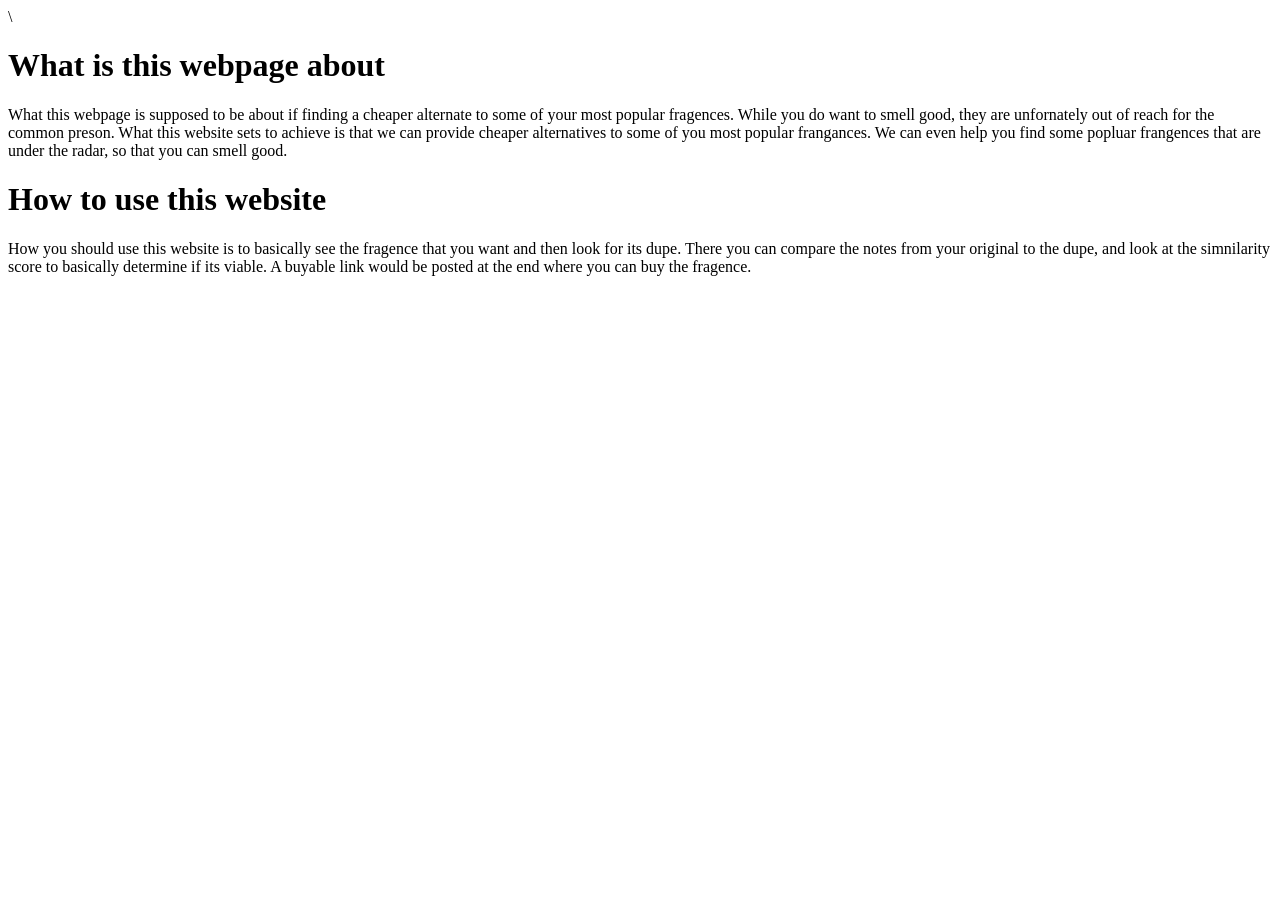
==== index.html @ 49b4dffd "Rename Index.html to index.html" ====
<html lang = "en">\
  <head>
  <Title>Dupe fragences</Title>
  </head>
  <body>
    <h1>What is this webpage about</h1>
    <p>What this webpage is supposed to be about if finding a cheaper alternate to some of your most popular fragences. While you do want to smell good, they are unfornately out of reach for the common preson. What this website sets to achieve is that we can provide cheaper alternatives to some of you most popular frangances. We can even help you find some popluar frangences that are under the radar, so that you can smell good.</p>

    <h1>How to use this website</h1>
    <p>How you should use this website is to basically see the fragence that you want and then look for its dupe. There you can compare the notes from your original to the dupe, and look at the simnilarity score to basically determine if its viable. A buyable link would be posted at the end where you can buy the fragence.</p>
    
  </body>
  
</html>
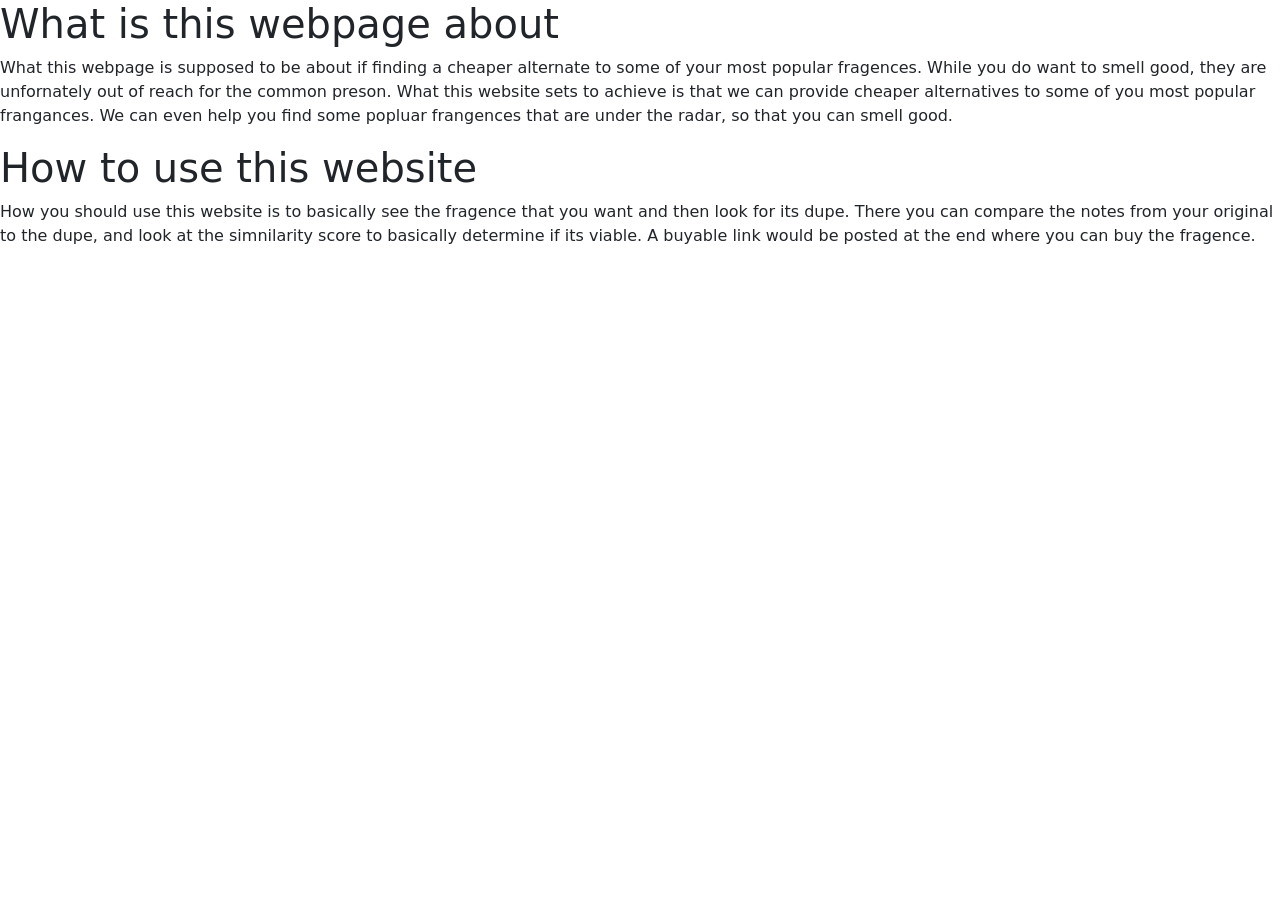
==== commit 302f9d91: "Update index.html Added the JS array to the HTML file. Also added where i control how the website is" ====
--- a/index.html
+++ b/index.html
@@ -1,6 +1,11 @@
-<html lang = "en">\
+<html lang = "en">
   <head>
+    <meta charset="UTF-8">
+    <meta name="viewport" content="width=device-width, initial-scale=1">
   <Title>Dupe fragences</Title>
+      
+      
+    <link href="https://cdn.jsdelivr.net/npm/bootstrap@5.3.3/dist/css/bootstrap.min.css" rel="stylesheet">
   </head>
   <body>
     <h1>What is this webpage about</h1>
@@ -10,5 +15,6 @@
     <p>How you should use this website is to basically see the fragence that you want and then look for its dupe. There you can compare the notes from your original to the dupe, and look at the simnilarity score to basically determine if its viable. A buyable link would be posted at the end where you can buy the fragence.</p>
     
   </body>
+  <script src="fragrances.js"></script>
   
 </html>
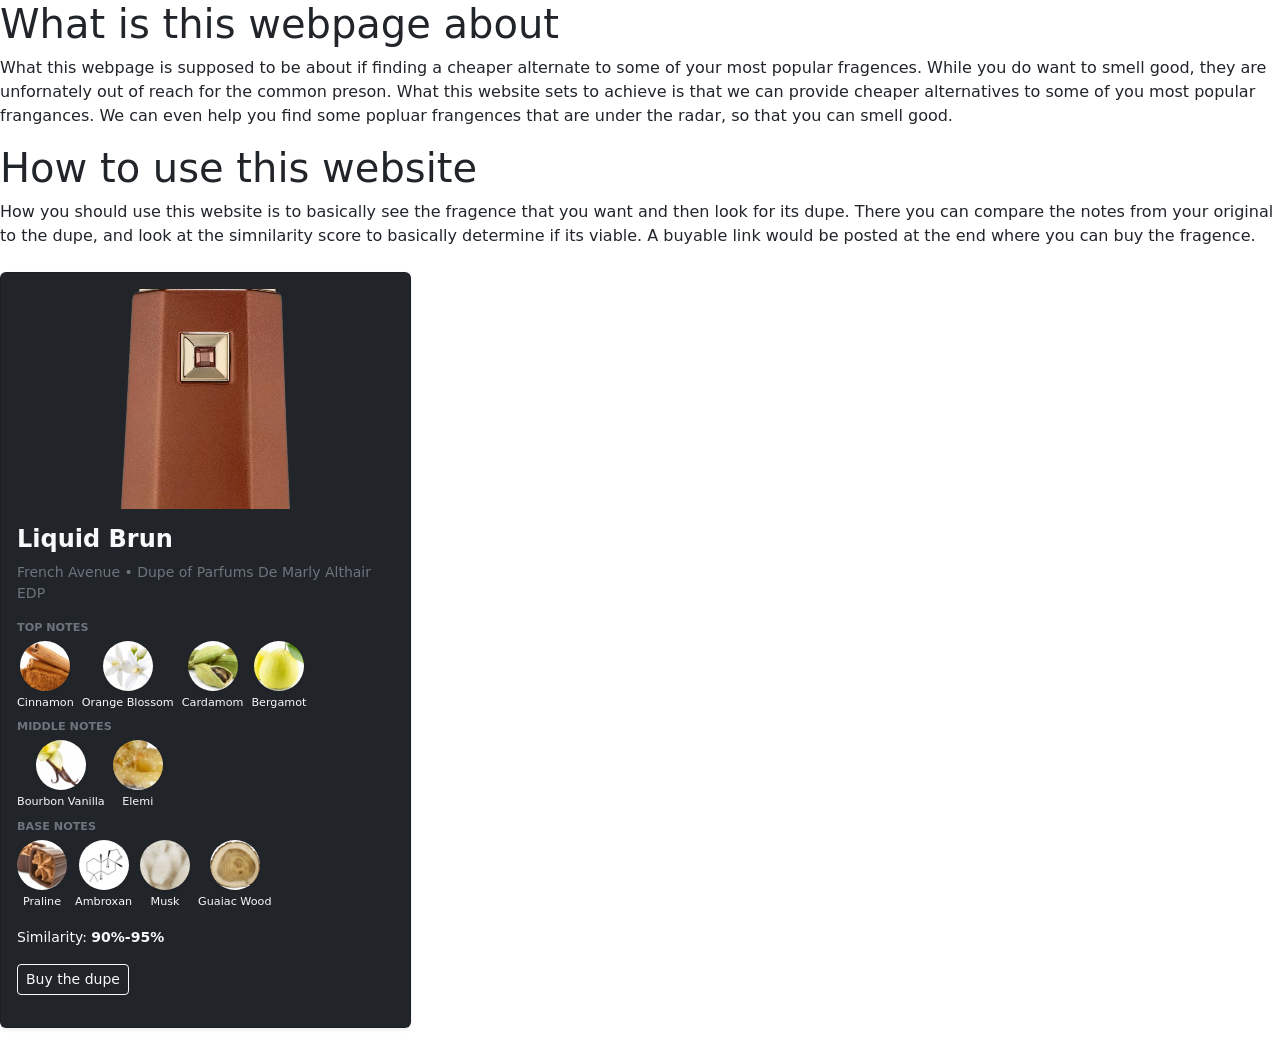
==== commit 867cf397: "Update index.html Added a style code where I basically adjusted the pictures to their original size " ====
--- a/index.html
+++ b/index.html
@@ -6,6 +6,18 @@
       
       
     <link href="https://cdn.jsdelivr.net/npm/bootstrap@5.3.3/dist/css/bootstrap.min.css" rel="stylesheet">
+    <style>
+    .note-img {
+      width: 50px;
+      height: 50px;
+      object-fit: cover;
+      border-radius: 50%;
+    }
+    .note-label {
+      font-size: 0.7rem;
+      margin-top: 4px;
+    }
+  </style>
   </head>
   <body>
     <h1>What is this webpage about</h1>
@@ -13,7 +25,7 @@
 
     <h1>How to use this website</h1>
     <p>How you should use this website is to basically see the fragence that you want and then look for its dupe. There you can compare the notes from your original to the dupe, and look at the simnilarity score to basically determine if its viable. A buyable link would be posted at the end where you can buy the fragence.</p>
-    
+     <div class="row mt-4" id="container"></div>
   </body>
   <script src="fragrances.js"></script>
   
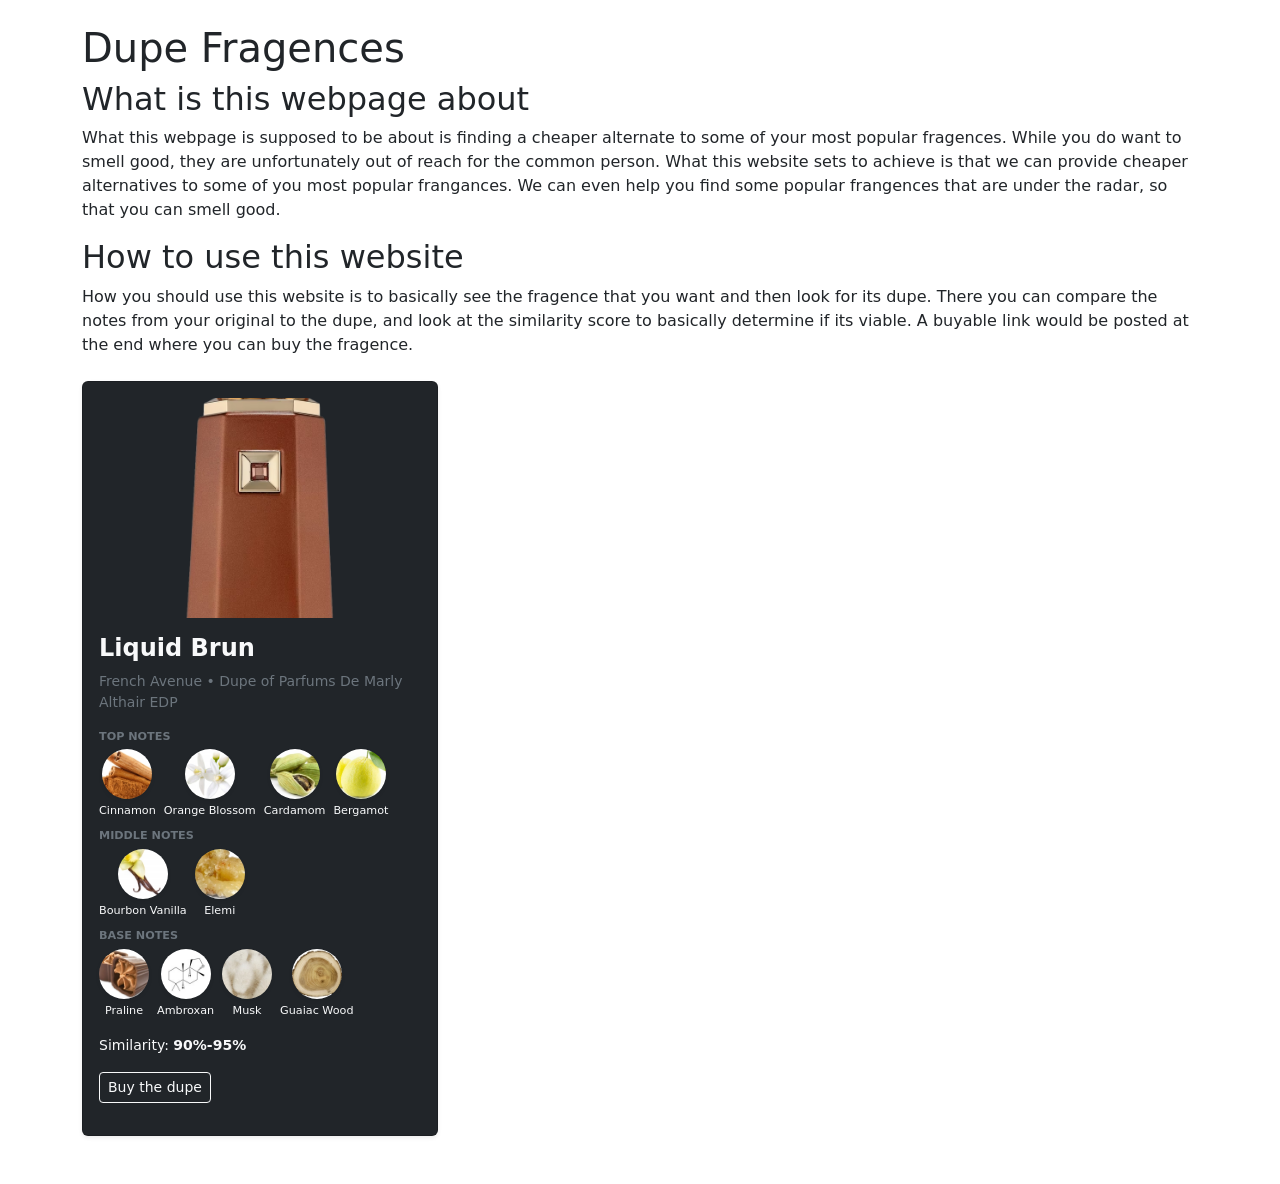
==== commit eed43b11: "Update index.html Made some grammatical corrections. Also took some advice from brother and family m" ====
--- a/index.html
+++ b/index.html
@@ -20,12 +20,15 @@
   </style>
   </head>
   <body>
-    <h1>What is this webpage about</h1>
-    <p>What this webpage is supposed to be about if finding a cheaper alternate to some of your most popular fragences. While you do want to smell good, they are unfornately out of reach for the common preson. What this website sets to achieve is that we can provide cheaper alternatives to some of you most popular frangances. We can even help you find some popluar frangences that are under the radar, so that you can smell good.</p>
+    <div class="container py-4">
+    <h1>Dupe Fragences</h1>
+    <h2>What is this webpage about</h2>
+    <p>What this webpage is supposed to be about is finding a cheaper alternate to some of your most popular fragences. While you do want to smell good, they are unfortunately out of reach for the common person. What this website sets to achieve is that we can provide cheaper alternatives to some of you most popular frangances. We can even help you find some popular frangences that are under the radar, so that you can smell good.</p>
 
-    <h1>How to use this website</h1>
-    <p>How you should use this website is to basically see the fragence that you want and then look for its dupe. There you can compare the notes from your original to the dupe, and look at the simnilarity score to basically determine if its viable. A buyable link would be posted at the end where you can buy the fragence.</p>
+    <h2>How to use this website</h2>
+    <p>How you should use this website is to basically see the fragence that you want and then look for its dupe. There you can compare the notes from your original to the dupe, and look at the similarity score to basically determine if its viable. A buyable link would be posted at the end where you can buy the fragence.</p>
      <div class="row mt-4" id="container"></div>
+    </div>
   </body>
   <script src="fragrances.js"></script>
   
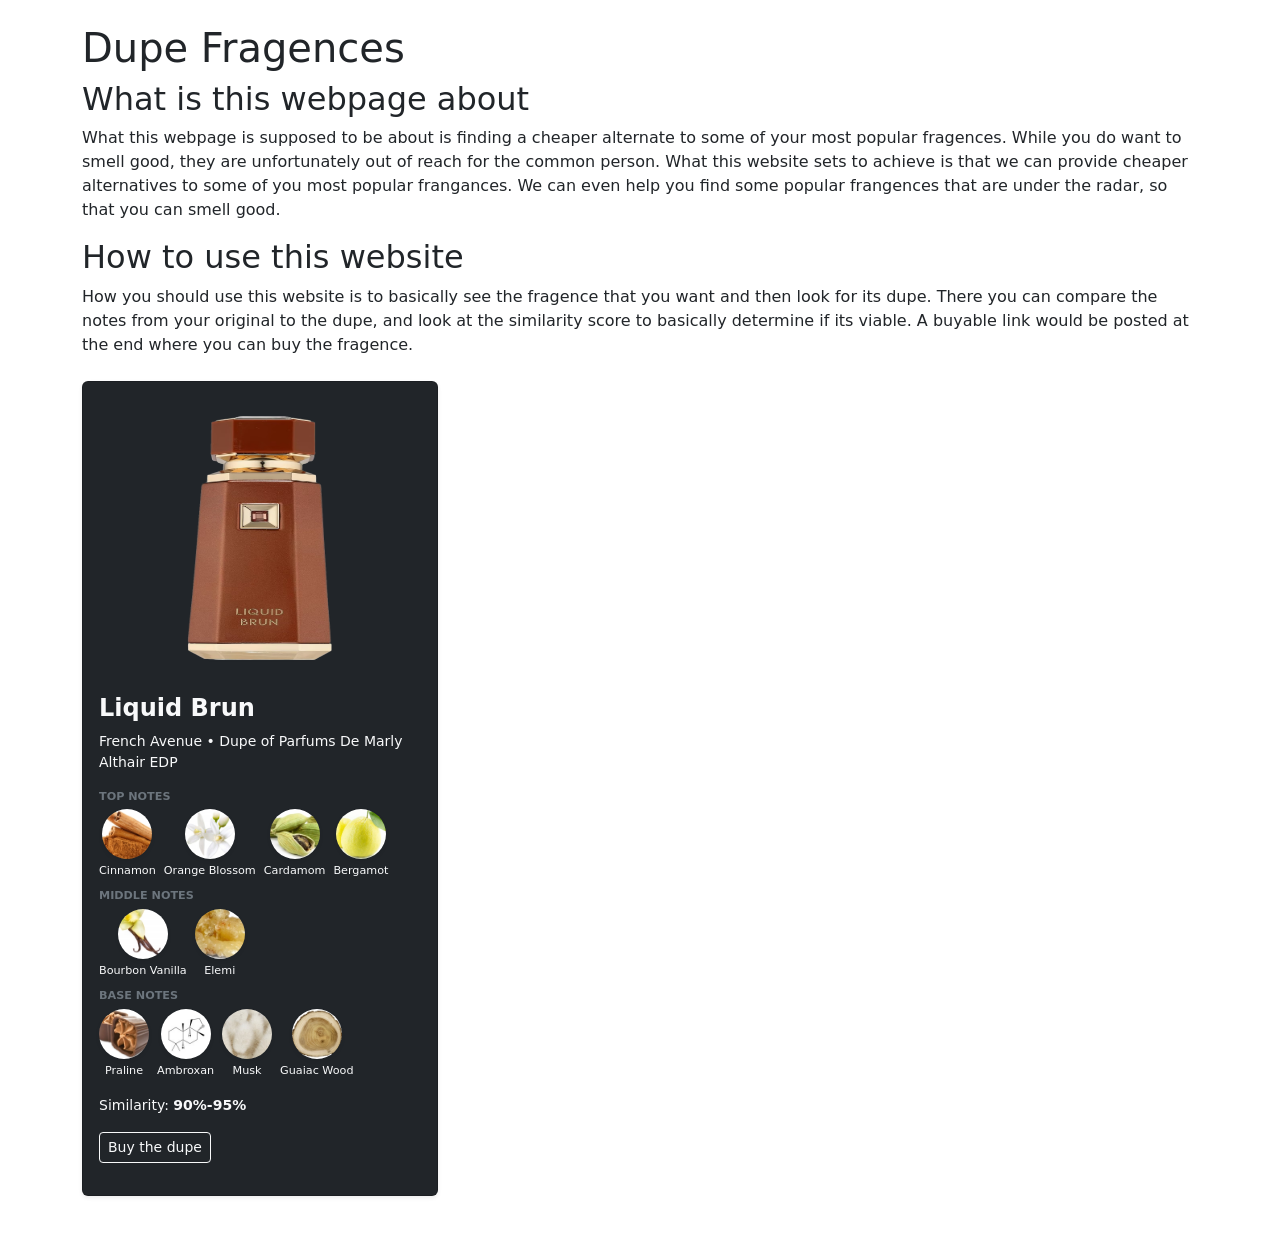
==== commit fb28407e: "Update index.html Linked the css page to the html" ====
--- a/index.html
+++ b/index.html
@@ -6,6 +6,7 @@
       
       
     <link href="https://cdn.jsdelivr.net/npm/bootstrap@5.3.3/dist/css/bootstrap.min.css" rel="stylesheet">
+    <link href="stylesheet" href = "style.css">
     <style>
     .note-img {
       width: 50px;
--- a/style.css
+++ b/style.css
@@ -0,0 +1,3 @@
+body {
+  background-color: #f4f6f9 
+}
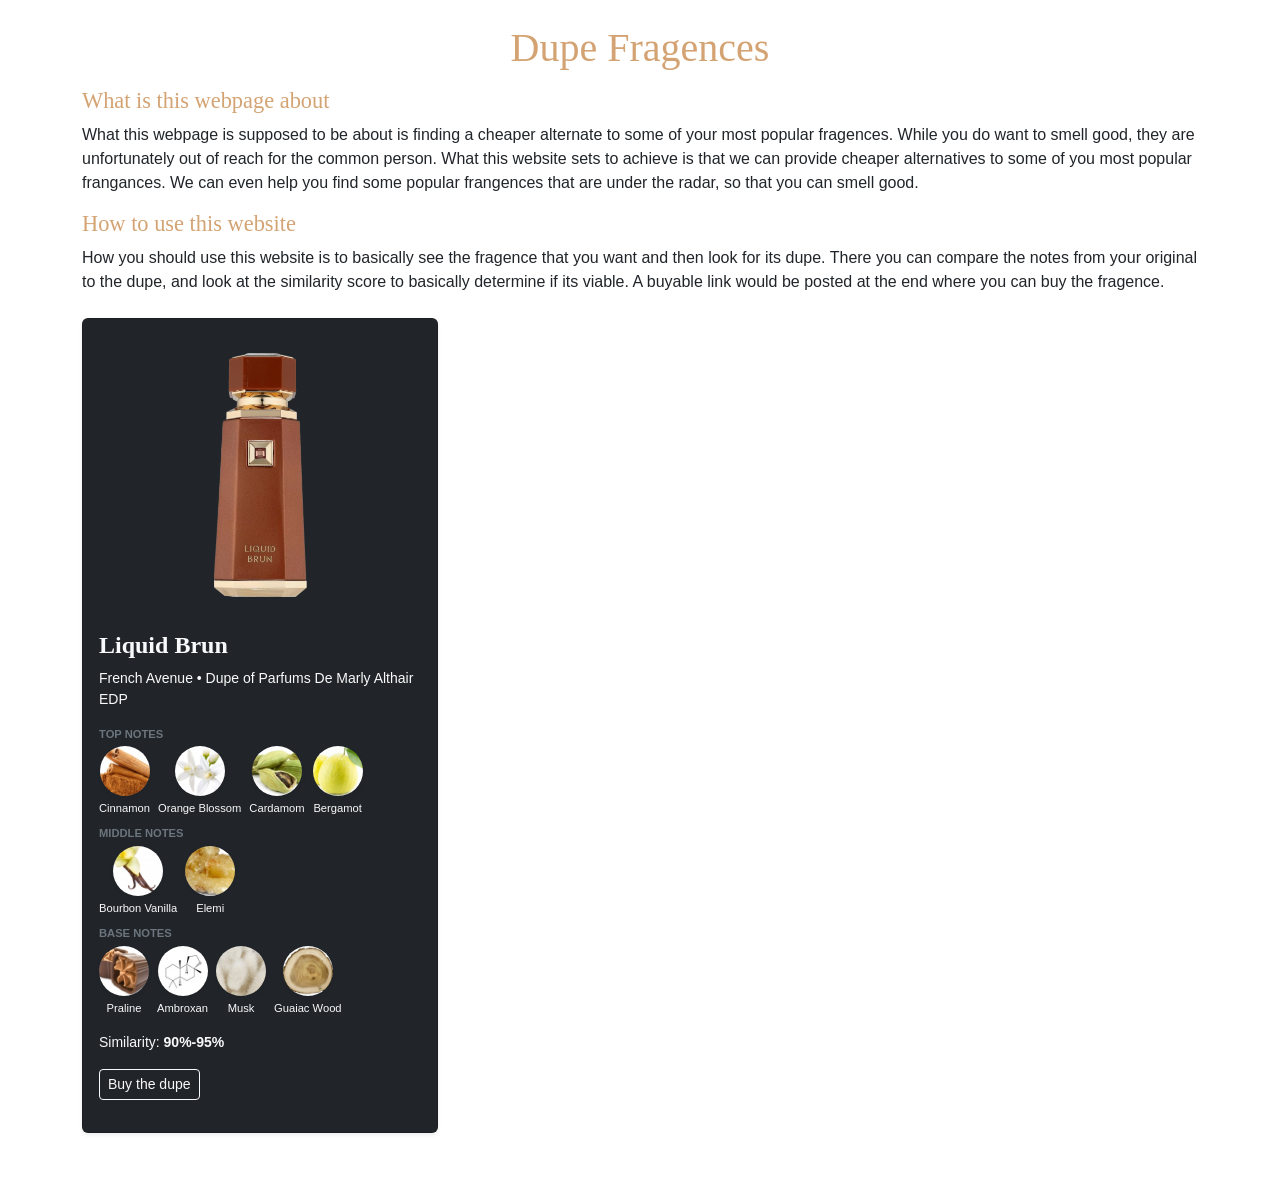
==== commit f977c154: "Update index.html Small coding change" ====
--- a/index.html
+++ b/index.html
@@ -6,7 +6,7 @@
       
       
     <link href="https://cdn.jsdelivr.net/npm/bootstrap@5.3.3/dist/css/bootstrap.min.css" rel="stylesheet">
-    <link href="stylesheet" href = "style.css">
+    <link rel="stylesheet" href = "style.css">
     <style>
     .note-img {
       width: 50px;
--- a/style.css
+++ b/style.css
@@ -1,3 +1,27 @@
+:root {
+  --bg: #0d0d12;
+  --card: #1a1a22;
+  --border: #2a2a35;
+  --accent: #d4a373;
+}
 body {
-  background-color: #f4f6f9 
+  background-color: #0d0d12
+  color: #f1f1f1;
+  font-family: 'Inter', sans-serif;
 }
+.card-title {
+  font-family: 'Playfair Display', serif;
+}
+
+h1 {
+  color: var(--accent);
+  font-family: 'Playfair Display', serif;
+  text-align: center;
+  margin-bottom: 1rem;
+}
+
+h2 {
+  font-size: 1.4rem;
+  font-family: 'Playfair Display', serif;
+  color: var(--accent);
+}
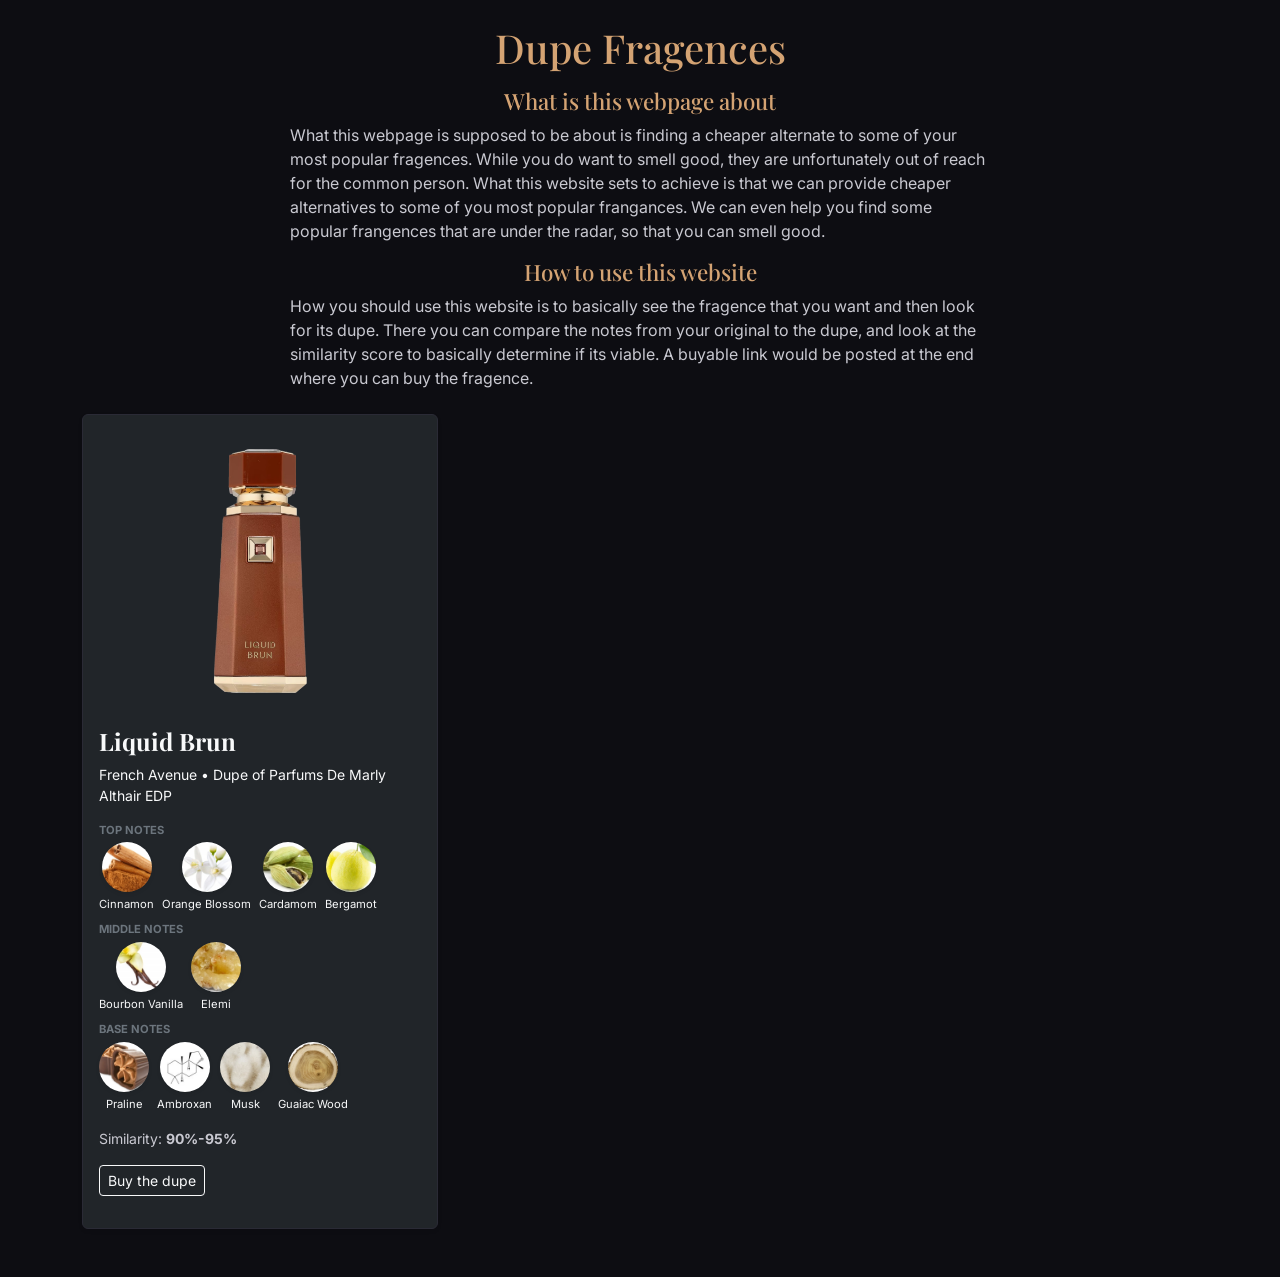
==== commit c7bd6a8a: "Update index.html Set the fonts correctly into the HMTL file" ====
--- a/index.html
+++ b/index.html
@@ -4,7 +4,10 @@
     <meta name="viewport" content="width=device-width, initial-scale=1">
   <Title>Dupe fragences</Title>
       
-      
+    <link rel="preconnect" href="https://fonts.googleapis.com">
+    <link rel="preconnect" href="https://fonts.gstatic.com" crossorigin>
+    <link href="https://fonts.googleapis.com/css2?family=Inter:wght@400;600&family=Playfair+Display:wght@600;700&display=swap" rel="stylesheet"> 
+    
     <link href="https://cdn.jsdelivr.net/npm/bootstrap@5.3.3/dist/css/bootstrap.min.css" rel="stylesheet">
     <link rel="stylesheet" href = "style.css">
     <style>
--- a/style.css
+++ b/style.css
@@ -5,7 +5,7 @@
   --accent: #d4a373;
 }
 body {
-  background-color: #0d0d12
+  background-color: #0d0d12 !important;
   color: #f1f1f1;
   font-family: 'Inter', sans-serif;
 }
@@ -22,6 +22,25 @@
 
 h2 {
   font-size: 1.4rem;
+  text-align: center;
   font-family: 'Playfair Display', serif;
   color: var(--accent);
 }
+p {
+  max-width: 700px;
+  margin-left: auto;
+  margin-right: auto;
+  color: #c9c9d1;
+}
+.card {
+  background: var(--card); 
+  border: 1px solid var(--border);
+  text-align: left; 
+  transition: transform .25s, box-shadow .25s ease; 
+}
+.card:hover {
+  transform: translateY(-8px); 
+  bow-shadow: 0 12px 30px rgba(212, 163, 115, .95);
+}
+
+
